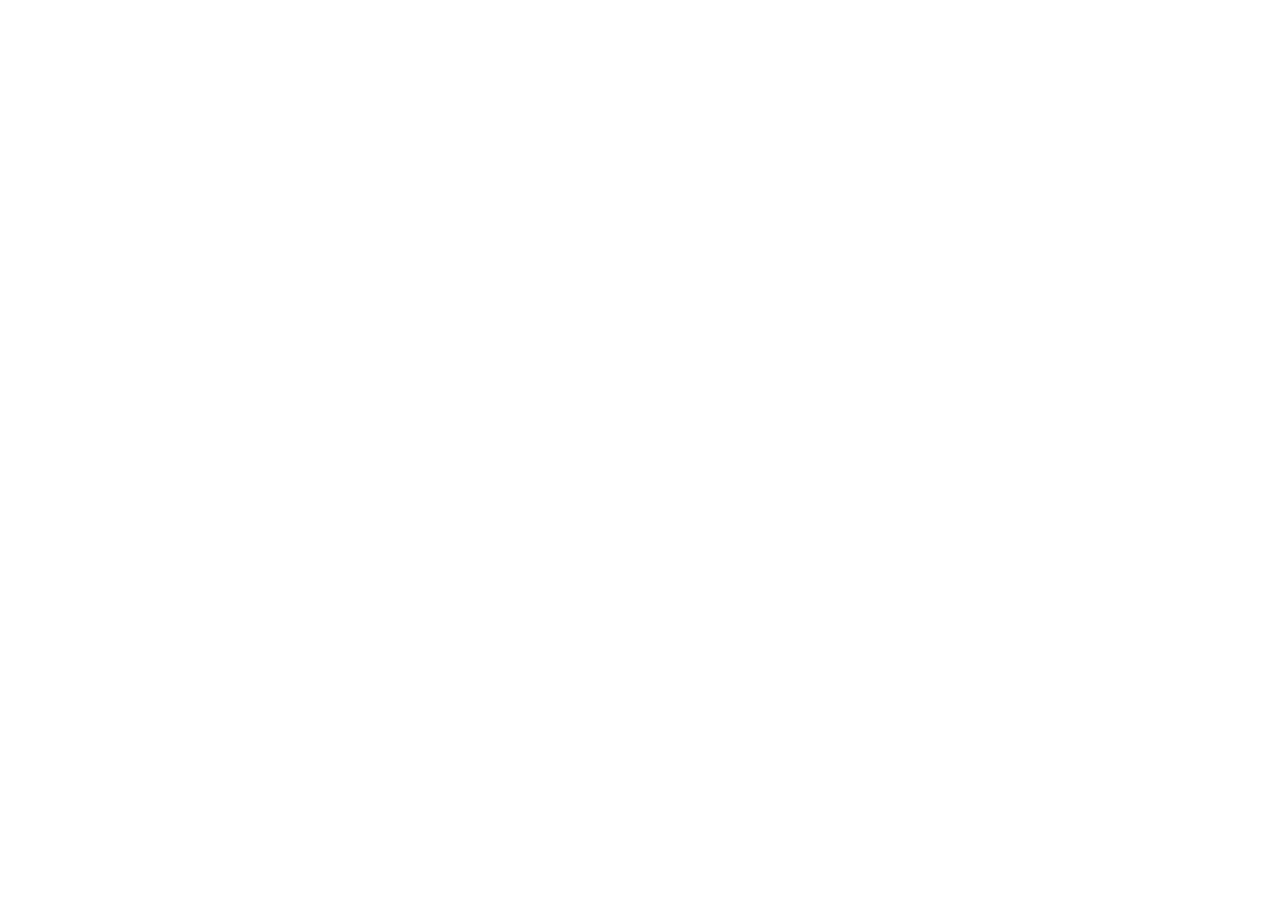
==== simulation/index.html @ 83be46b4 "https://virtual-labs.github.io/exp-transfer-learning-dei click on the link to test your code." ====
<!DOCTYPE html>
<html>
<head>
	<!-- Add CSS at the head of HTML file -->
    <link rel="stylesheet" href="./css/main.css">
</head>
<body>
		<!-- Your code goes here-->

	<!-- Add JS at the bottom of HTML file --> 
        <script src="./js/main.js"></script>
<script src="../assets/js/iframeResize.js"></script>
        
        </body>
</html>
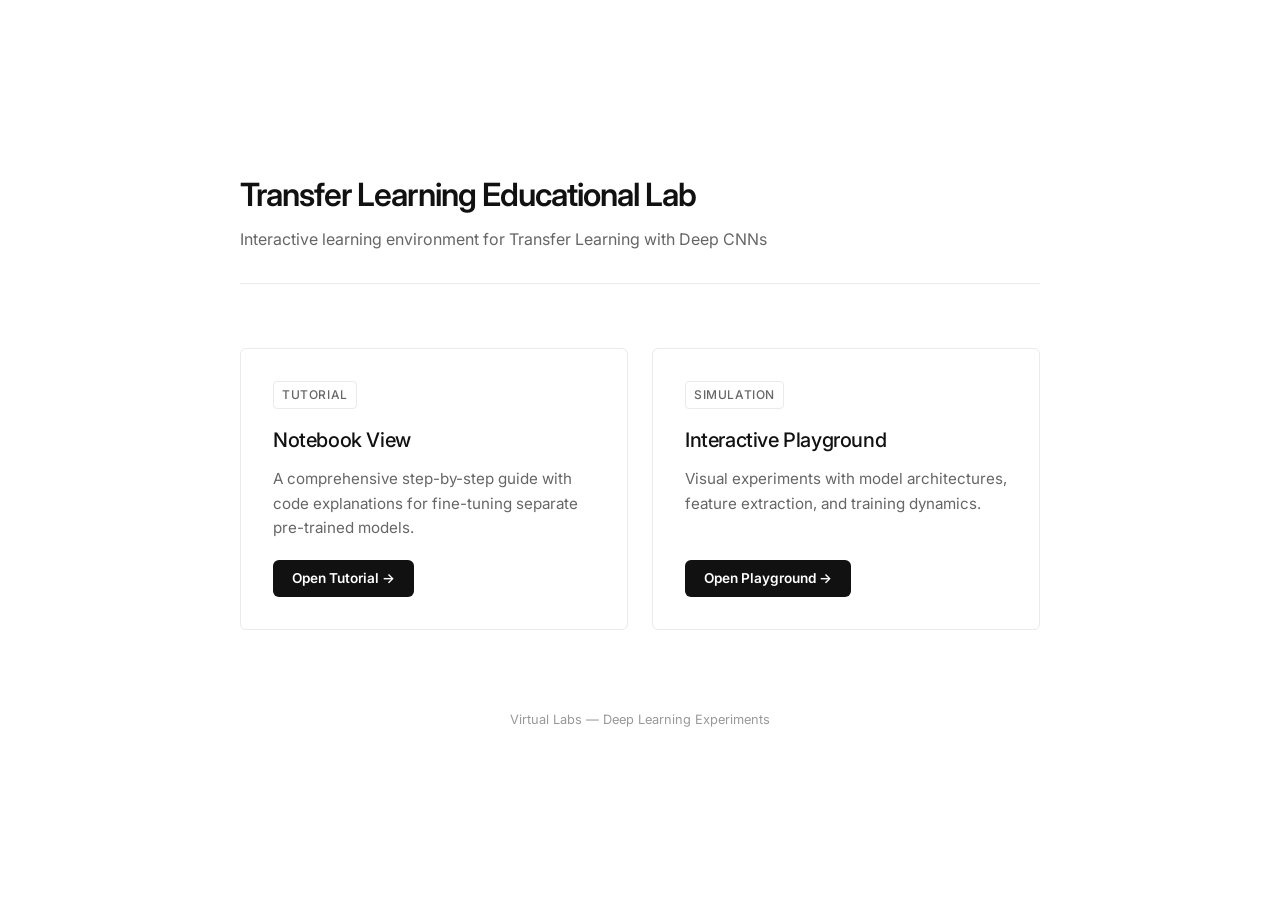
==== commit 3c46cec5: "https://virtual-labs.github.io/exp-transfer-learning-dei click on the link to test your code." ====
--- a/simulation/index.html
+++ b/simulation/index.html
@@ -1,15 +1,200 @@
 <!DOCTYPE html>
-<html>
+<html lang="en">
+
 <head>
-	<!-- Add CSS at the head of HTML file -->
-    <link rel="stylesheet" href="./css/main.css">
+	<meta charset="UTF-8">
+	<meta name="viewport" content="width=device-width, initial-scale=1.0">
+	<title>Transfer Learning Educational Lab</title>
+	<link rel="preconnect" href="https://fonts.googleapis.com">
+	<link rel="preconnect" href="https://fonts.gstatic.com" crossorigin>
+	<link href="https://fonts.googleapis.com/css2?family=Inter:wght@400;500;600&display=swap" rel="stylesheet">
+	<style>
+		:root {
+			--bg-color: #ffffff;
+			--text-primary: #111111;
+			--text-secondary: #666666;
+			--border-color: #eaeaea;
+			--hover-border: #000000;
+			--card-bg: #ffffff;
+			--accent: #333333;
+		}
+
+		* {
+			margin: 0;
+			padding: 0;
+			box-sizing: border-box;
+		}
+
+		body {
+			font-family: 'Inter', -apple-system, sans-serif;
+			background-color: var(--bg-color);
+			color: var(--text-primary);
+			min-height: 100vh;
+			display: flex;
+			flex-direction: column;
+			align-items: center;
+			justify-content: center;
+			padding: 2rem;
+			line-height: 1.5;
+			-webkit-font-smoothing: antialiased;
+		}
+
+		.container {
+			max-width: 800px;
+			width: 100%;
+		}
+
+		.header {
+			text-align: left;
+			margin-bottom: 4rem;
+			padding-bottom: 2rem;
+			border-bottom: 1px solid var(--border-color);
+		}
+
+		.header h1 {
+			font-size: 2rem;
+			font-weight: 600;
+			margin-bottom: 0.5rem;
+			letter-spacing: -0.03em;
+		}
+
+		.header p {
+			font-size: 1rem;
+			color: var(--text-secondary);
+			font-weight: 400;
+		}
+
+		.options {
+			display: grid;
+			grid-template-columns: repeat(auto-fit, minmax(300px, 1fr));
+			gap: 1.5rem;
+		}
+
+		.option-card {
+			background: var(--card-bg);
+			border: 1px solid var(--border-color);
+			border-radius: 6px;
+			padding: 2rem;
+			text-decoration: none;
+			color: inherit;
+			transition: all 0.2s ease;
+			display: flex;
+			flex-direction: column;
+			align-items: flex-start;
+		}
+
+		.option-card:hover {
+			border-color: var(--hover-border);
+			transform: translateY(-1px);
+		}
+
+		.option-label {
+			font-size: 0.75rem;
+			text-transform: uppercase;
+			letter-spacing: 0.05em;
+			color: var(--text-secondary);
+			margin-bottom: 1rem;
+			font-weight: 500;
+			border: 1px solid var(--border-color);
+			padding: 0.25rem 0.5rem;
+			border-radius: 4px;
+		}
+
+		.option-title {
+			font-size: 1.25rem;
+			font-weight: 500;
+			margin-bottom: 0.75rem;
+			color: var(--text-primary);
+			letter-spacing: -0.02em;
+		}
+
+		.option-description {
+			font-size: 0.95rem;
+			color: var(--text-secondary);
+			line-height: 1.6;
+			margin-bottom: 1.25rem;
+		}
+
+		.option-cta {
+			display: inline-flex;
+			align-items: center;
+			gap: 0.4rem;
+			padding: 0.5rem 1.2rem;
+			font-size: 0.85rem;
+			font-weight: 600;
+			color: #fff;
+			background: #111;
+			border: none;
+			border-radius: 6px;
+			cursor: pointer;
+			transition: all 0.2s;
+			font-family: 'Inter', -apple-system, sans-serif;
+			margin-top: auto;
+		}
+
+		.option-card:hover .option-cta {
+			background: #333;
+			transform: translateX(2px);
+		}
+
+		.footer {
+			text-align: center;
+			color: #999;
+			margin-top: 5rem;
+			font-size: 0.8rem;
+		}
+
+		@media (max-width: 600px) {
+			.header {
+				text-align: center;
+			}
+
+			.header h1 {
+				font-size: 1.75rem;
+			}
+
+			.option-card {
+				align-items: center;
+				text-align: center;
+			}
+		}
+	</style>
 </head>
+
 <body>
-		<!-- Your code goes here-->
-
-	<!-- Add JS at the bottom of HTML file --> 
-        <script src="./js/main.js"></script>
+	<div class="container">
+		<div class="header">
+			<h1>Transfer Learning Educational Lab</h1>
+			<p>Interactive learning environment for Transfer Learning with Deep CNNs</p>
+		</div>
+
+		<div class="options">
+			<a href="notebook/index.html" class="option-card">
+				<div class="option-label">Tutorial</div>
+				<div class="option-title">Notebook View</div>
+				<div class="option-description">
+					A comprehensive step-by-step guide with code explanations for fine-tuning separate pre-trained
+					models.
+				</div>
+				<span class="option-cta">Open Tutorial →</span>
+			</a>
+
+			<a href="interactive/index.html" class="option-card">
+				<div class="option-label">Simulation</div>
+				<div class="option-title">Interactive Playground</div>
+				<div class="option-description">
+					Visual experiments with model architectures, feature extraction, and training dynamics.
+				</div>
+				<span class="option-cta">Open Playground →</span>
+			</a>
+		</div>
+
+		<div class="footer">
+			<p>Virtual Labs &mdash; Deep Learning Experiments</p>
+		</div>
+	</div>
 <script src="../assets/js/iframeResize.js"></script>
         
         </body>
-</html>
+
+</html>
